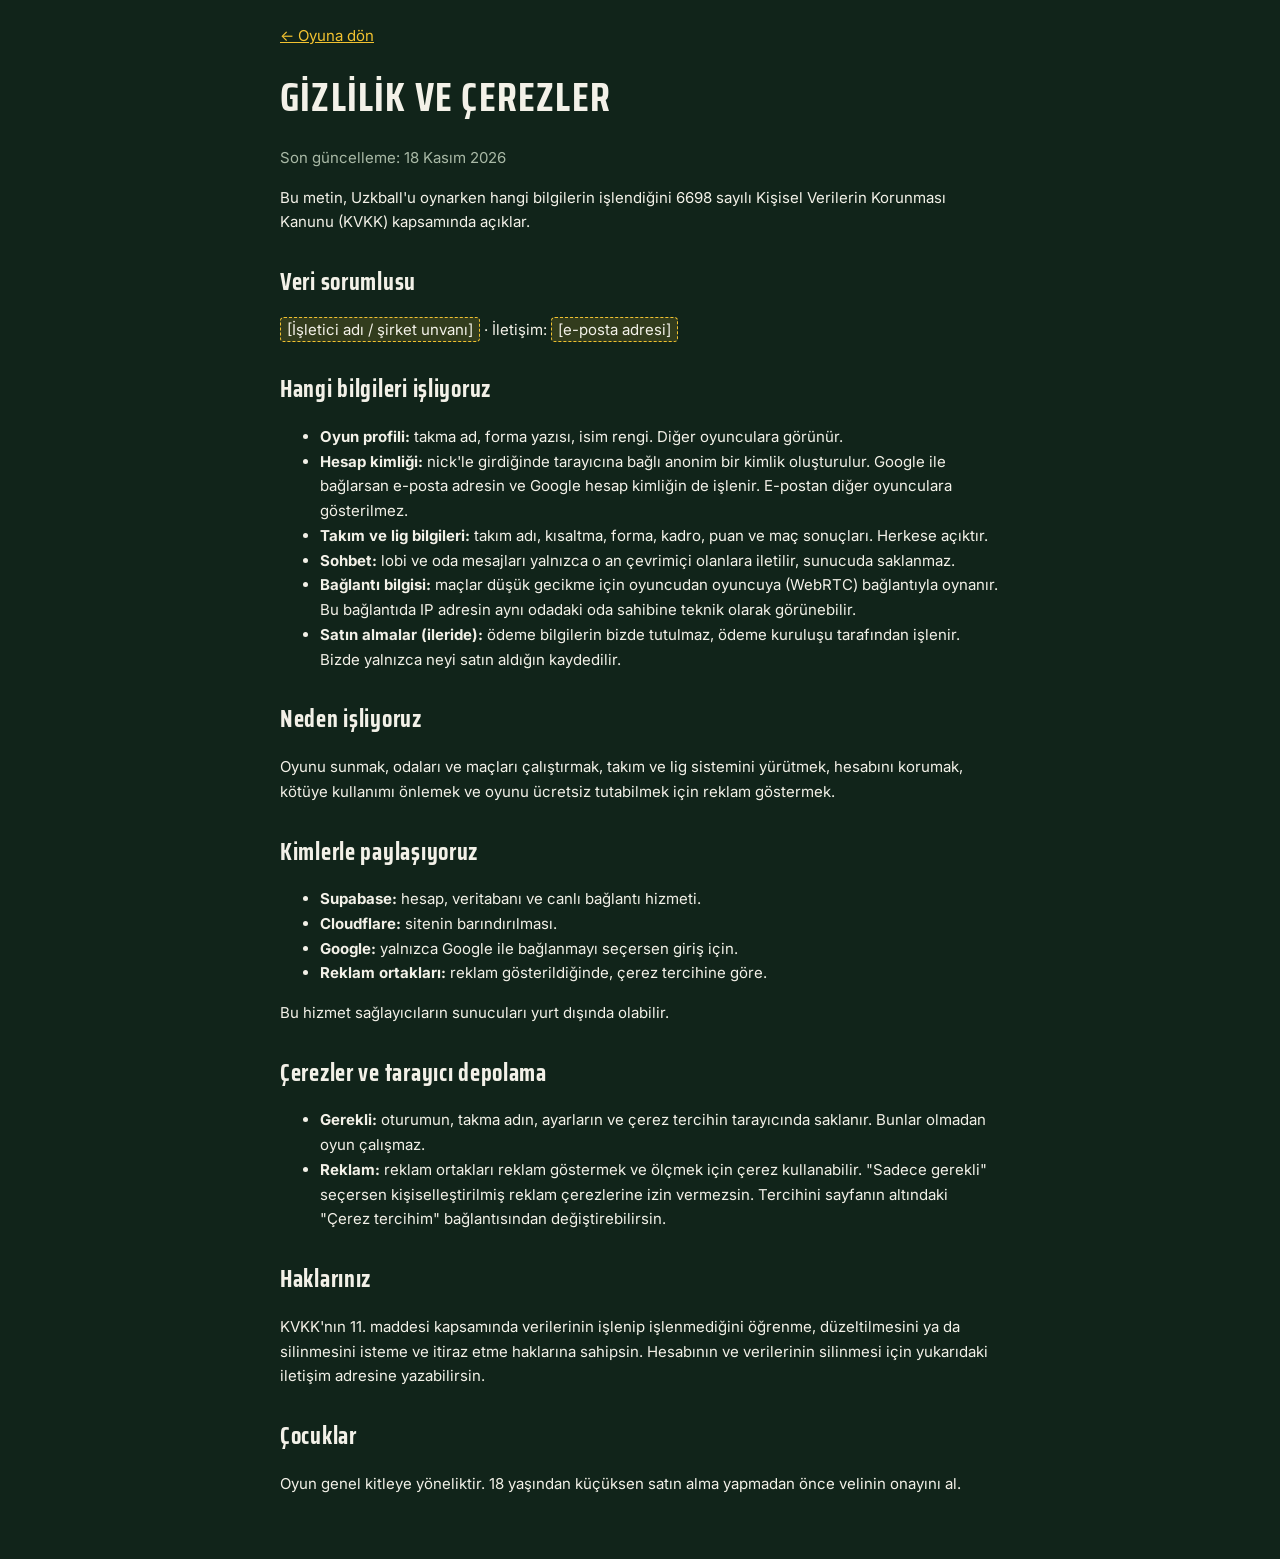
==== gizlilik.html @ d4ab6e3c "Uzkball sitesi Co-Authored-By: Claude Opus 5.5 <noreply@anthropic.com> Claude-Session: https://claud" ====
<!doctype html>
<html lang="tr">
<head>
<meta charset="utf-8">
<meta name="viewport" content="width=device-width,initial-scale=1,viewport-fit=cover">
<title>Gizlilik ve Çerezler · Uzkball</title>
<link rel="icon" href="assets/icon.png">
<link rel="stylesheet" href="https://fonts.googleapis.com/css2?family=Saira+Condensed:wght@800&family=Inter:wght@400;600;700&display=swap">
<style>
:root{--bg:#11241a;--fg:#f3f1e8;--muted:#a9b9a6;--acc:#f2c230;color-scheme:dark}
*{box-sizing:border-box}
body{margin:0;background:var(--bg);color:var(--fg);font:15px/1.65 Inter,system-ui,sans-serif;padding:24px max(16px,env(safe-area-inset-left,0px)) 48px}
main{max-width:720px;margin:0 auto}
h1{font-family:"Saira Condensed",Impact,sans-serif;font-size:40px;letter-spacing:.03em;text-transform:uppercase;margin:16px 0 4px}
h2{font-family:"Saira Condensed",Impact,sans-serif;font-size:24px;letter-spacing:.03em;margin:28px 0 6px}
p,li{color:var(--fg)}small,.muted{color:var(--muted)}
a{color:var(--acc)}
.todo{background:rgba(242,194,48,.15);border:1px dashed var(--acc);padding:2px 6px;border-radius:4px}
</style>
</head>
<body>
<main>
<a href="./">← Oyuna dön</a>
<h1>Gizlilik ve çerezler</h1>
<p class="muted">Son güncelleme: 18 Kasım 2026</p>

<p>Bu metin, Uzkball'u oynarken hangi bilgilerin işlendiğini 6698 sayılı Kişisel Verilerin Korunması Kanunu (KVKK) kapsamında açıklar.</p>

<h2>Veri sorumlusu</h2>
<p><span class="todo">[İşletici adı / şirket unvanı]</span> · İletişim: <span class="todo">[e-posta adresi]</span></p>

<h2>Hangi bilgileri işliyoruz</h2>
<ul>
<li><b>Oyun profili:</b> takma ad, forma yazısı, isim rengi. Diğer oyunculara görünür.</li>
<li><b>Hesap kimliği:</b> nick'le girdiğinde tarayıcına bağlı anonim bir kimlik oluşturulur. Google ile bağlarsan e-posta adresin ve Google hesap kimliğin de işlenir. E-postan diğer oyunculara gösterilmez.</li>
<li><b>Takım ve lig bilgileri:</b> takım adı, kısaltma, forma, kadro, puan ve maç sonuçları. Herkese açıktır.</li>
<li><b>Sohbet:</b> lobi ve oda mesajları yalnızca o an çevrimiçi olanlara iletilir, sunucuda saklanmaz.</li>
<li><b>Bağlantı bilgisi:</b> maçlar düşük gecikme için oyuncudan oyuncuya (WebRTC) bağlantıyla oynanır. Bu bağlantıda IP adresin aynı odadaki oda sahibine teknik olarak görünebilir.</li>
<li><b>Satın almalar (ileride):</b> ödeme bilgilerin bizde tutulmaz, ödeme kuruluşu tarafından işlenir. Bizde yalnızca neyi satın aldığın kaydedilir.</li>
</ul>

<h2>Neden işliyoruz</h2>
<p>Oyunu sunmak, odaları ve maçları çalıştırmak, takım ve lig sistemini yürütmek, hesabını korumak, kötüye kullanımı önlemek ve oyunu ücretsiz tutabilmek için reklam göstermek.</p>

<h2>Kimlerle paylaşıyoruz</h2>
<ul>
<li><b>Supabase:</b> hesap, veritabanı ve canlı bağlantı hizmeti.</li>
<li><b>Cloudflare:</b> sitenin barındırılması.</li>
<li><b>Google:</b> yalnızca Google ile bağlanmayı seçersen giriş için.</li>
<li><b>Reklam ortakları:</b> reklam gösterildiğinde, çerez tercihine göre.</li>
</ul>
<p>Bu hizmet sağlayıcıların sunucuları yurt dışında olabilir.</p>

<h2>Çerezler ve tarayıcı depolama</h2>
<ul>
<li><b>Gerekli:</b> oturumun, takma adın, ayarların ve çerez tercihin tarayıcında saklanır. Bunlar olmadan oyun çalışmaz.</li>
<li><b>Reklam:</b> reklam ortakları reklam göstermek ve ölçmek için çerez kullanabilir. "Sadece gerekli" seçersen kişiselleştirilmiş reklam çerezlerine izin vermezsin. Tercihini sayfanın altındaki "Çerez tercihim" bağlantısından değiştirebilirsin.</li>
</ul>

<h2>Haklarınız</h2>
<p>KVKK'nın 11. maddesi kapsamında verilerinin işlenip işlenmediğini öğrenme, düzeltilmesini ya da silinmesini isteme ve itiraz etme haklarına sahipsin. Hesabının ve verilerinin silinmesi için yukarıdaki iletişim adresine yazabilirsin.</p>

<h2>Çocuklar</h2>
<p>Oyun genel kitleye yöneliktir. 18 yaşından küçüksen satın alma yapmadan önce velinin onayını al.</p>
</main>
</body>
</html>
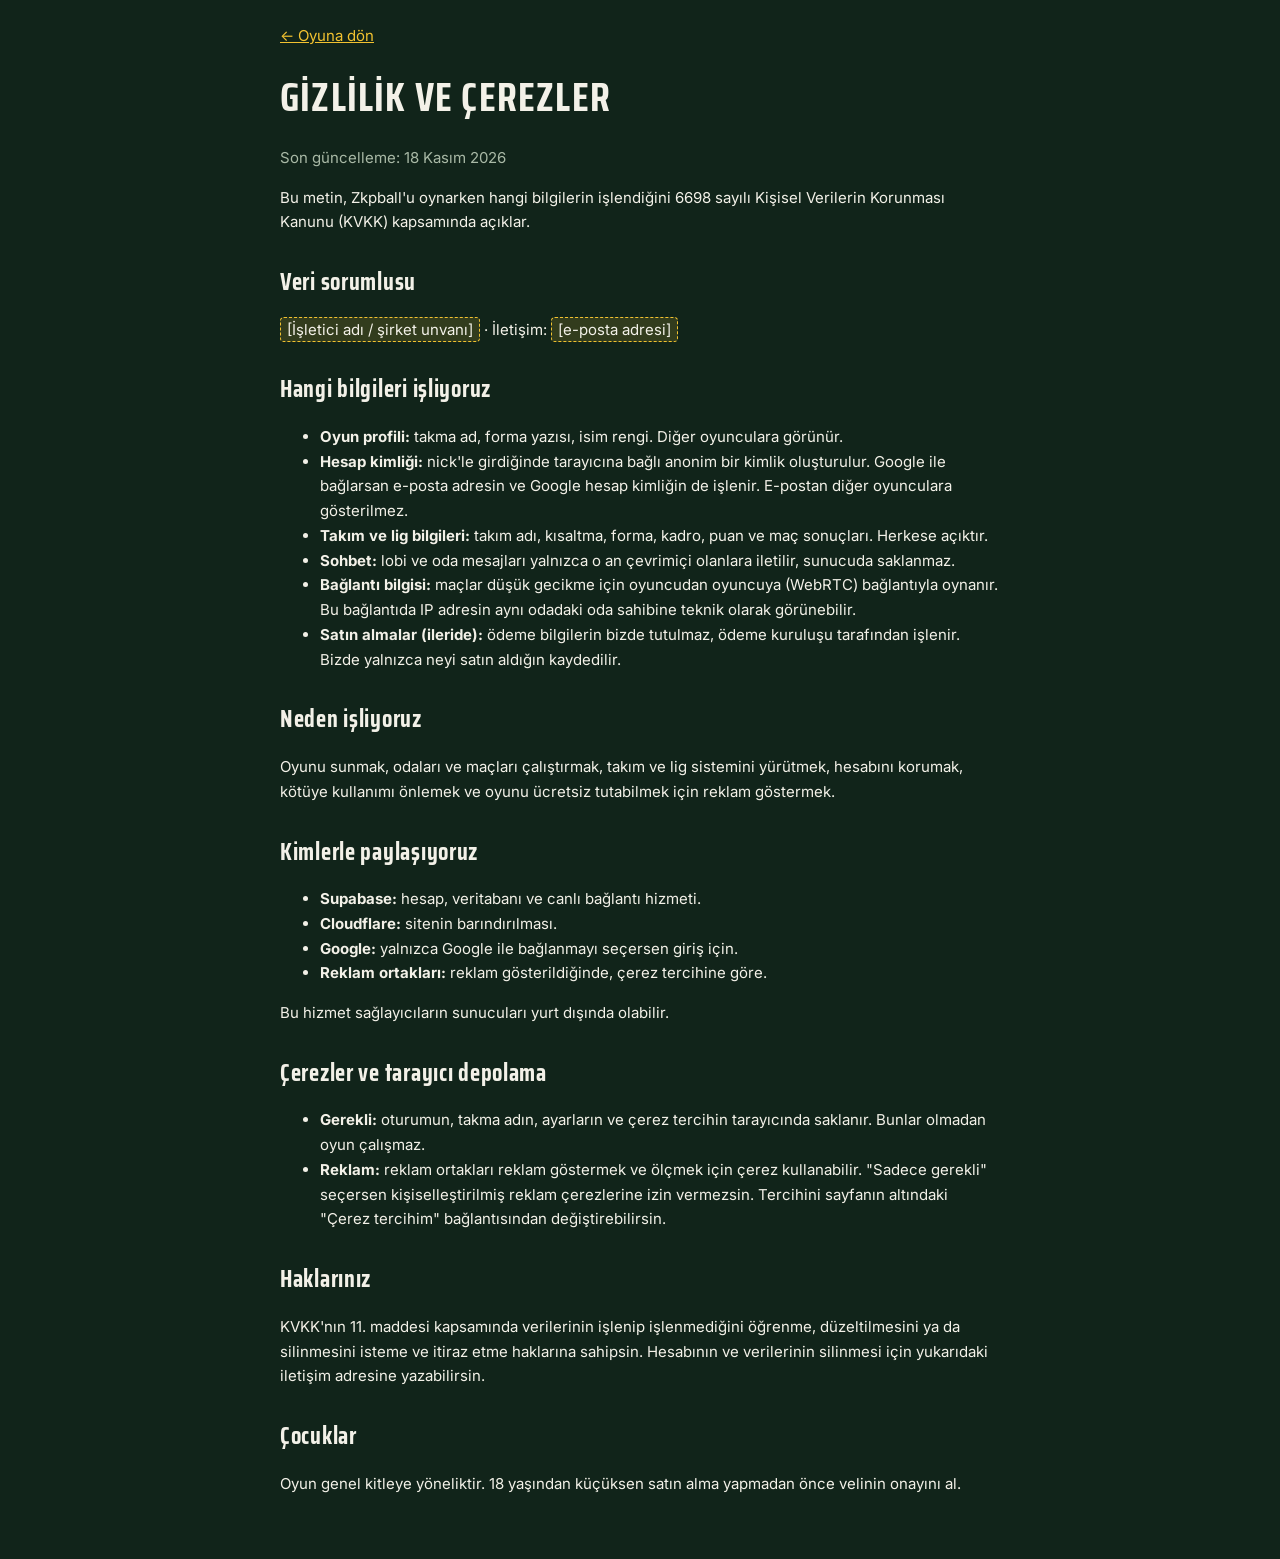
==== commit f2ccd8ba: "Yayın kopyasını güncelle Co-Authored-By: Claude Opus 5.5 <noreply@anthropic.com> Claude-Session: htt" ====
--- a/gizlilik.html
+++ b/gizlilik.html
@@ -3,7 +3,7 @@
 <head>
 <meta charset="utf-8">
 <meta name="viewport" content="width=device-width,initial-scale=1,viewport-fit=cover">
-<title>Gizlilik ve Çerezler · Uzkball</title>
+<title>Gizlilik ve Çerezler · Zkpball</title>
 <link rel="icon" href="assets/icon.png">
 <link rel="stylesheet" href="https://fonts.googleapis.com/css2?family=Saira+Condensed:wght@800&family=Inter:wght@400;600;700&display=swap">
 <style>
@@ -24,7 +24,7 @@
 <h1>Gizlilik ve çerezler</h1>
 <p class="muted">Son güncelleme: 18 Kasım 2026</p>
 
-<p>Bu metin, Uzkball'u oynarken hangi bilgilerin işlendiğini 6698 sayılı Kişisel Verilerin Korunması Kanunu (KVKK) kapsamında açıklar.</p>
+<p>Bu metin, Zkpball'u oynarken hangi bilgilerin işlendiğini 6698 sayılı Kişisel Verilerin Korunması Kanunu (KVKK) kapsamında açıklar.</p>
 
 <h2>Veri sorumlusu</h2>
 <p><span class="todo">[İşletici adı / şirket unvanı]</span> · İletişim: <span class="todo">[e-posta adresi]</span></p>
